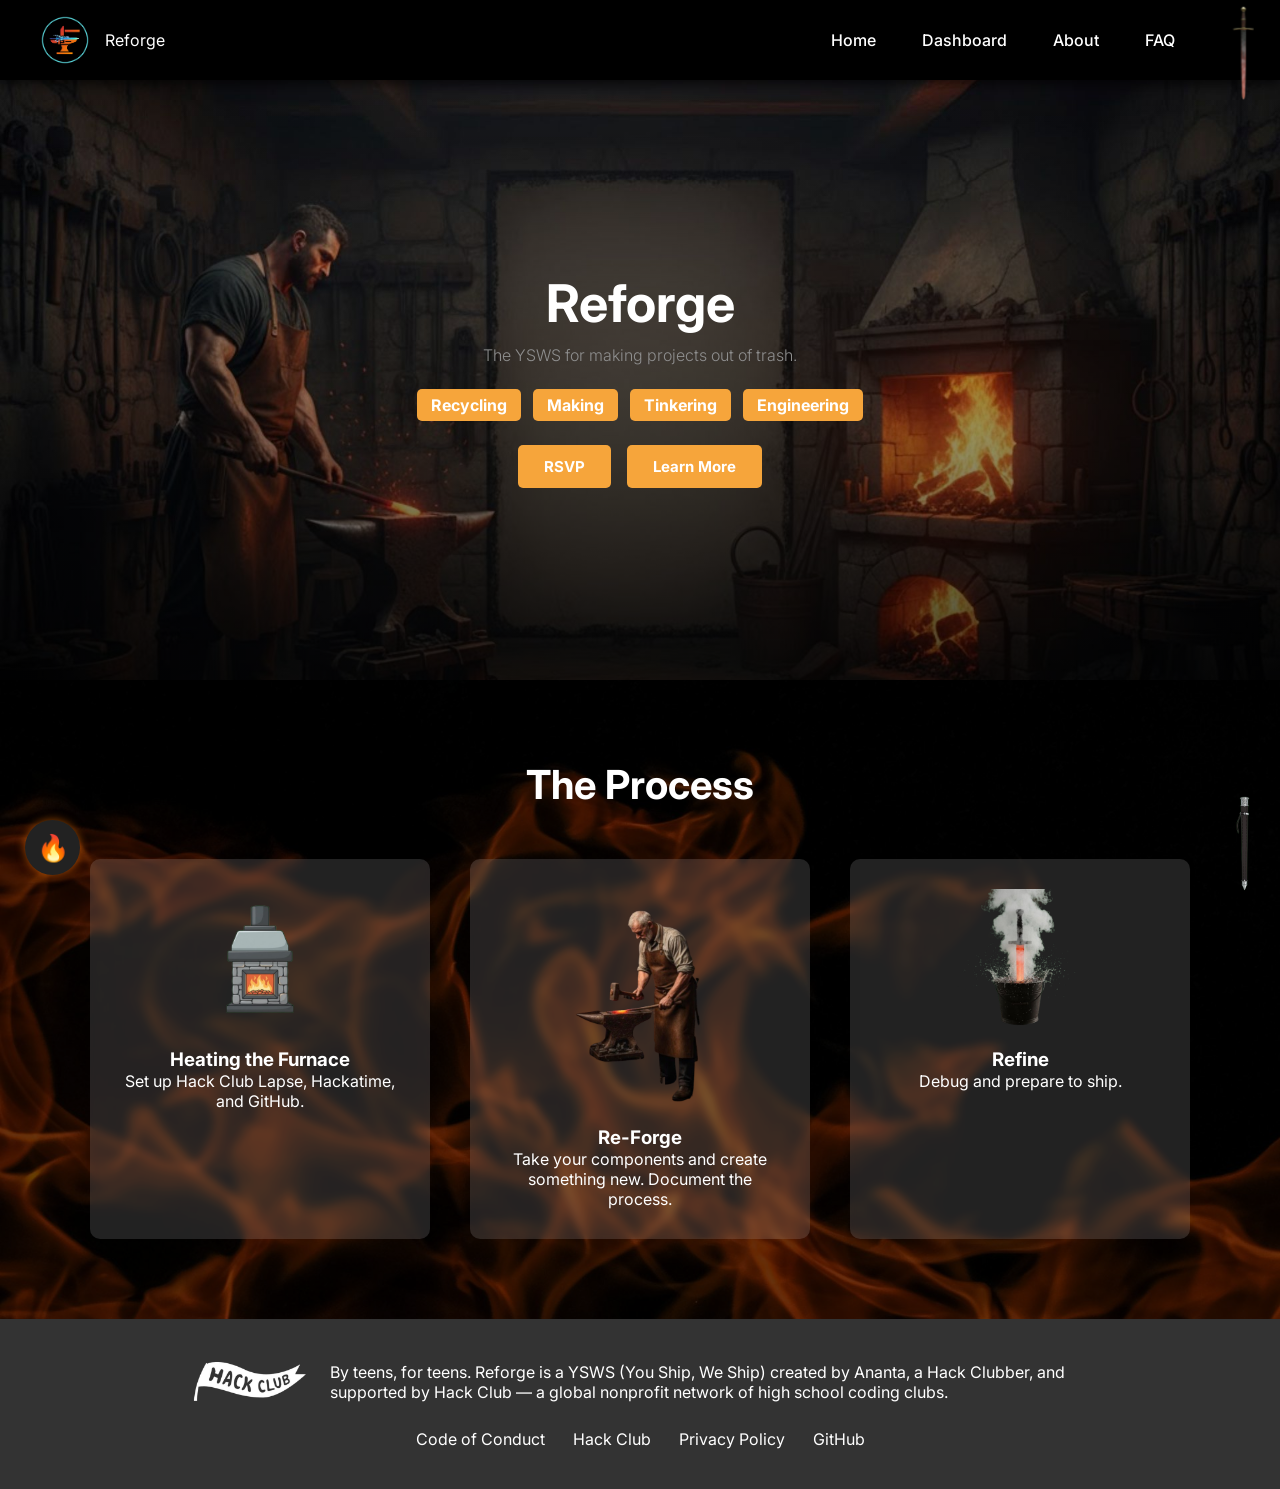
==== index.html @ 15933057 "Install and configure Vercel Web Analytics ## Vercel Web Analytics Installation Complete  ### Summar" ====
<!DOCTYPE html>

<html lang="en">
    <head>
        <meta charset="UTF-8">
        <meta name="viewport" content="width=device-width, initial-scale=1.0">
        <title>Reforge</title>
        <!-- Vercel Web Analytics -->
        <script defer src="https://cdn.vercel-insights.com/v1/script.js"></script>
        <link href="https://fonts.googleapis.com/css2?family=Inter:wght@300;400;600;700&display=swap" rel="stylesheet">
        <link href="styles.css" rel="stylesheet">
    </head>

    <body>
        <!-- PARTICLE CANVASES -->
        <canvas id="embers"></canvas>
        <canvas id="sparks"></canvas>
        <canvas id="forgeFire"></canvas>

        <!-- NAVBAR -->
        <header class="navbar">
            <div class="nav-left">
                <img src="images/logo.png" class="logo" alt="Reforge logo">
                <p class="site-name">Reforge</p>
            </div>

            <!-- BURGER MENU FOR MOBILE -->
            <div class="burger" id="burger">
                <span></span>
                <span></span>
                <span></span>
            </div>

            <nav class="nav-buttons" id="navMenu">
                <a href="#">Home</a>
                <a href="#">Dashboard</a>
                <a href="#">About</a>
                <a href="#">FAQ</a>
            </nav>
        </header>

        <!-- HERO -->
        <section class="hero">
            <div class="hero-content">
                <h1 class="project-title">Reforge</h1>
                <p class="subtitle">The YSWS for making projects out of trash.</p>

                <div class="labels">
                    <span>Recycling</span>
                    <span>Making</span>
                    <span>Tinkering</span>
                    <span>Engineering</span>
                </div>

                <div class="hero-buttons">
                    <button class="hero-btn rsvp-btn">RSVP</button>
                    <button class="hero-btn learn-btn">Learn More</button>
                </div>
            </div>
        </section>

        <!-- PROCESS -->
        <section class="process">
            <h2 class="process-title">The Process</h2>

            <div class="process-grid">
                <div class="process-card">
                    <img src="images/furnace.png" alt="Smithy Furnace">
                    <h3>Heating the Furnace</h3>
                    <p>Set up Hack Club Lapse, Hackatime, and GitHub.</p>
                </div>

                <div class="process-card">
                    <img src="images/elder.png" alt="Elder Blacksmith">
                    <h3>Re-Forge</h3>
                    <p>Take your components and create something new. Document the process.</p>
                </div>

                <div class="process-card">
                    <img src="images/quench.png" alt="Quenching Metal">
                    <h3>Refine</h3>
                    <p>Debug and prepare to ship.</p>
                </div>
            </div>
        </section>

        <!-- FOOTER -->
        <footer>
            <div class="footer-top">
                <img src="images/partner-logo.png" class="partner-logo" alt="Hack Club Logo">

                <p>
                By teens, for teens. Reforge is a YSWS (You Ship, We Ship) created by
                Ananta, a Hack Clubber, and supported by Hack Club — a global nonprofit
                network of high school coding clubs.
                </p>
            </div>

            <div class="footer-links">
                <a href="https://hackclub.com/conduct/">Code of Conduct</a>
                <a href="https://hackclub.com">Hack Club</a>
                <a href="https://hackclub.com/privacy/">Privacy Policy</a>
                <a href="https://github.com/dev-ananta/reforge-ysws">GitHub</a>
            </div>
        </footer>

        <!-- DARK MODE TOGGLE -->
        <button id="forgeToggle">🔥</button>

        <!-- CUSTOM SWORD SCROLLBAR -->
        <div id="swordScroll">
            <img src="images/sword-scroll.png"
            id="scrollSword"
            alt="Scrolling Sword">
        </div>

        <div id="scrollScabbard">
            <img src="images/scabbard.png" alt="Sword Scabbard">
        </div>

        <!-- SCRIPT -->
        <script src="scripts.js" defer></script>
    </body>
</html>
---- styles.css ----
/* GLOBAL RESET */
*{
    margin:0;
    padding:0;
    box-sizing:border-box;
    font-family: 'Inter', Arial, Helvetica, sans-serif;
}

body{
    background:#e5e5e5;
    color:#111;
    overflow-y:scroll;
    scrollbar-width:none;
    transition:background .6s,color .6s;
    position:relative;
}

/* (Hide Browser Scrollbar) */

body::-webkit-scrollbar{
    display:none;
}


/* NAVBAR */

.navbar{
    display:flex;
    justify-content:space-between;
    align-items:center;
    padding:15px 90px 15px 40px;
    background:black;
    color:white;
    box-shadow:0 4px 10px rgba(0,0,0,.6);
    z-index:5;
    position:relative;
}

.nav-left{
    display:flex;
    align-items:center;
    gap:15px;
}

.logo{
    width:50px;
    border-radius:50%;
}

.nav-buttons a{
    color:white;
    text-decoration:none;
    margin-left:12px;
    padding:8px 15px;
    background:transparent;
    border-radius:4px;
    transition:background .25s,color .25s;
    font-weight:500;
}

.nav-buttons a:hover{
    background:#ff4d4d;
    box-shadow:0 0 8px rgba(255,80,0,.6);
}

/* HERO SECTION */

.hero{
    height:600px;
    background:url("images/smithy.jpg") center/cover no-repeat;
    display:flex;
    align-items:center;
    justify-content:center;
    text-align:center;
    position:relative;
    z-index:1;
}

/* (Fog Overlay) */

.hero::after{
content:"";
    position:absolute;
    top:0;
    left:0;
    width:100%;
    height:100%;
    background:linear-gradient(
        to top,
        rgba(0,0,0,.7),
        rgba(0,0,0,.35),
        transparent
    );
    pointer-events:none;
}

.hero-content{
    max-width:800px;
    position:relative;
    z-index:2;
}

.project-title{
    font-size:52px;
    color:#ffffff;
    margin-bottom:10px;
    font-weight:700;
}

.subtitle{
    color:#8e8e8e;
    margin-bottom:20px;
    font-weight:300;
}

.labels{
    margin-bottom:20px;
    color: white;
}

.labels span{
    background:#f6a53b;
    padding:6px 14px;
    margin:4px;
    display:inline-block;
    border-radius:5px;
    font-weight:bold;
}

.hero-buttons{
    display:flex;
    justify-content:center;
    gap:16px;
}

.hero-btn{
    padding:12px 26px;
    border:none;
    border-radius:5px;
    cursor:pointer;
    font-weight:bold;
    font-size:15px;
    transition:.25s;
}

/* (RSVP Button) */

.rsvp-btn{
    background:#f6a53b;
    color:white;
}

.rsvp-btn:hover{
    background:#f9a436;
}

/* (Learn More Button) */

.learn-btn{
    background:#f6a53b;
    color:white;
}

.learn-btn:hover{
    background:#f9a436;
}

/* (Hover Glow) */

.hero-btn:hover{
    box-shadow:0 0 10px rgba(255,120,0,.6);
    transform:translateY(-2px);
}

/* PROCESS SECTION */

.process{
    padding:80px 40px;
    background:
    linear-gradient(rgba(0,0,0,.6),rgba(0,0,0,.6)),
    url("images/forge-bg.jpg") center/cover no-repeat;
    color:white;
    text-align:center;
}

.process-title{
    font-size:40px;
    margin-bottom:50px;
}

.process-grid{
    display:grid;
    grid-template-columns:repeat(auto-fit,minmax(240px,1fr));
    gap:40px;
    max-width:1100px;
    margin:auto;
}

.process-card{
    background:#ffffff22;
    padding:30px;
    border-radius:10px;
    backdrop-filter:blur(4px);
    transition:.3s;
}

.process-card:hover{
    transform:translateY(-6px);
    background:#ffffff33;
}

.process-card img{
    width:140px;
    margin-bottom:15px;
}


/* FOOTER */

footer{
    background:#333;
    color:white;
    padding:40px;
}

.footer-top{
    display:flex;
    align-items:center;
    gap:20px;
    max-width:900px;
    margin:auto;
    margin-bottom:25px;
}

.partner-logo{
    width:120px;
}

.footer-links{
    text-align:center;
}

.footer-links a{
    margin:0 12px;
    color:white;
    text-decoration:none;
    transition:.25s;
}

.footer-links a:hover{
    text-decoration:underline;
}


/* DARK MODE */

.dark-mode{
    background:#0b0b0b;
    color:#eee;
}

.dark-mode .navbar{
    background:#050505;
}

.dark-mode footer{
    background:#000;
}

.dark-mode .process-card{
    background:#ffffff10;
}


/* FIRE TOGGLE BUTTON */

#forgeToggle{
    position:fixed;
    bottom:25px;
    left:25px;
    width:55px;
    height:55px;
    font-size:26px;
    border:none;
    border-radius:50%;
    background:#222;
    color:#fff;
    cursor:pointer;
    box-shadow:0 0 10px rgba(255,120,0,.6);
    z-index:25;
    transition:.3s;
}

#forgeToggle:hover{
    box-shadow:0 0 18px rgba(255,120,0,.9);
    transform:scale(1.08);
}


/* PARTICLE CANVASES */

#embers,
#sparks,
#forgeFire{
    position:fixed;
    top:0;
    left:0;
    width:100%;
    height:100%;
    pointer-events:none;
    will-change:transform;
}

#forgeFire{z-index:-3;}
#embers{z-index:-2;}
#sparks{z-index:10;}


/* CUSTOM SWORD SCROLLBAR */

#swordScroll{
    position:fixed;
    right:18px;
    top:0;
    height:100%;
    width:40px;
    display:flex;
    justify-content:center;
    z-index:20;
}

#scrollSword{
    position:absolute;
    width:35px;
    left:50%;
    transform:translate(-50%,0);
    cursor:pointer;
}


/* SCABBARD (FOOTER HOLDER) */

#scrollScabbard{
    position:fixed;
    right:14px;
    bottom:0;
    z-index:21;
    pointer-events:none;
}

#scrollScabbard img{
    height:140px;
}

/* BURGER ICON */

.burger{
    display:none;
    flex-direction:column;
    cursor:pointer;
    gap:5px;
}

.burger span{
    width:25px;
    height:3px;
    background:white;
    border-radius:2px;
    transition:.3s;
}


/* MOBILE NAV */

@media (max-width: 768px){
    .nav-buttons{
        position:absolute;
        top:70px;
        right:0;
        background:black;
        width:200px;
        flex-direction:column;
        align-items:flex-start;
        padding:20px;
        gap:10px;

        /* (Default: Hidden) */
        transform:translateX(100%);
        transition:.3s;
    }

    /* (Show When Active) */
    .nav-buttons.active{
        transform:translateX(0);
    }

    .nav-buttons a{
        margin:0;
        width:100%;
    }

    /* (Show Burger) */
    .burger{
        display:flex;
    }

    .burger span{
        background:white;
        box-shadow:0 0 6px rgba(255,120,0,.6);
    }
}

.burger.active span:nth-child(1){
    transform:rotate(45deg) translate(5px,5px);
}

.burger.active span:nth-child(2){
    opacity:0;
}

.burger.active span:nth-child(3){
    transform:rotate(-45deg) translate(6px,-6px);
}
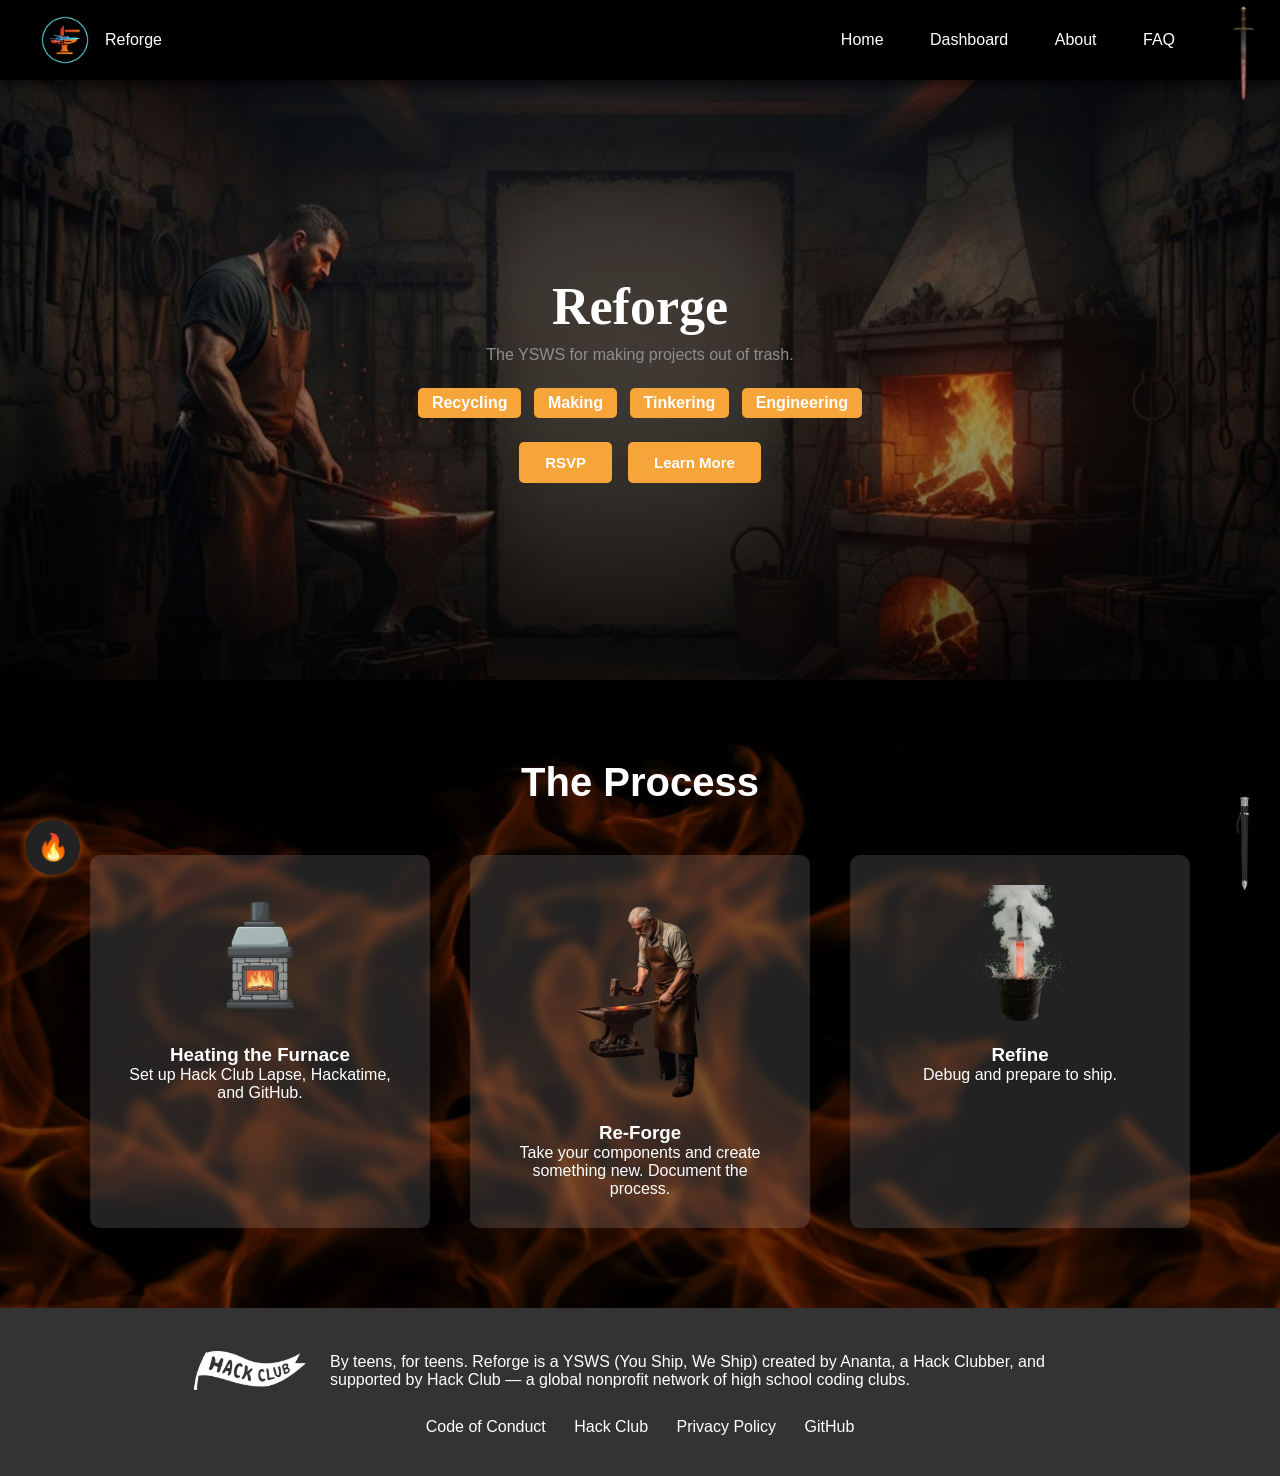
==== commit 1b12a049: "Update Fonts" ====
--- a/index.html
+++ b/index.html
@@ -7,7 +7,11 @@
         <title>Reforge</title>
         <!-- Vercel Web Analytics -->
         <script defer src="https://cdn.vercel-insights.com/v1/script.js"></script>
-        <link href="https://fonts.googleapis.com/css2?family=Inter:wght@300;400;600;700&display=swap" rel="stylesheet">
+        <!-- Vercel Speed Insights -->
+        <script>
+            window.si = window.si || function () { (window.siq = window.siq || []).push(arguments); };
+        </script>
+        <script defer src="/_vercel/speed-insights/script.js"></script>
         <link href="styles.css" rel="stylesheet">
     </head>
 
@@ -32,10 +36,10 @@
             </div>
 
             <nav class="nav-buttons" id="navMenu">
-                <a href="#">Home</a>
-                <a href="#">Dashboard</a>
-                <a href="#">About</a>
-                <a href="#">FAQ</a>
+                <a href="index.html">Home</a>
+                <a href="dashboard.html">Dashboard</a>
+                <a href="about.html">About</a>
+                <a href="faq.html">FAQ</a>
             </nav>
         </header>
 
@@ -53,8 +57,13 @@
                 </div>
 
                 <div class="hero-buttons">
-                    <button class="hero-btn rsvp-btn">RSVP</button>
-                    <button class="hero-btn learn-btn">Learn More</button>
+                    <a href="https://forms.fillout.com/t/74DgKeVFzVus" class="rsvp-link">
+                        <button class="hero-btn rsvp-btn">RSVP</button>
+                    </a>
+
+                    <a href="https://hackclub.enterprise.slack.com/archives/C0ALWBYUUE9" class="learn-link">
+                        <button class="hero-btn learn-btn">Learn More</button>
+                    </a>
                 </div>
             </div>
         </section>
--- a/styles.css
+++ b/styles.css
@@ -1,9 +1,29 @@
+/* FONT */
+/* 1. Define the font name and path */
+@font-face {
+    font-family: 'Firlest';
+    src: url('fonts/Firlest-Regular.otf') format('woff'), /* Best for web performance */
+         url('fonts/Firlest-Regular.ttf') format('truetype'); /* Fallback */
+    font-weight: normal;
+    font-style: normal;
+}
+
+/* 2. Apply it to specific elements */
+h1 {
+    font-family: 'Firlest', serif; /* 'serif' is a fallback if the font fails to load */
+    font-size: 3rem;
+}
+
+.medieval-text {
+    font-family: 'Firlest';
+}
+
 /* GLOBAL RESET */
 *{
     margin:0;
     padding:0;
     box-sizing:border-box;
-    font-family: 'Inter', Arial, Helvetica, sans-serif;
+    font-family: 'Firlest', Arial, Helvetica, sans-serif;
 }
 
 body{
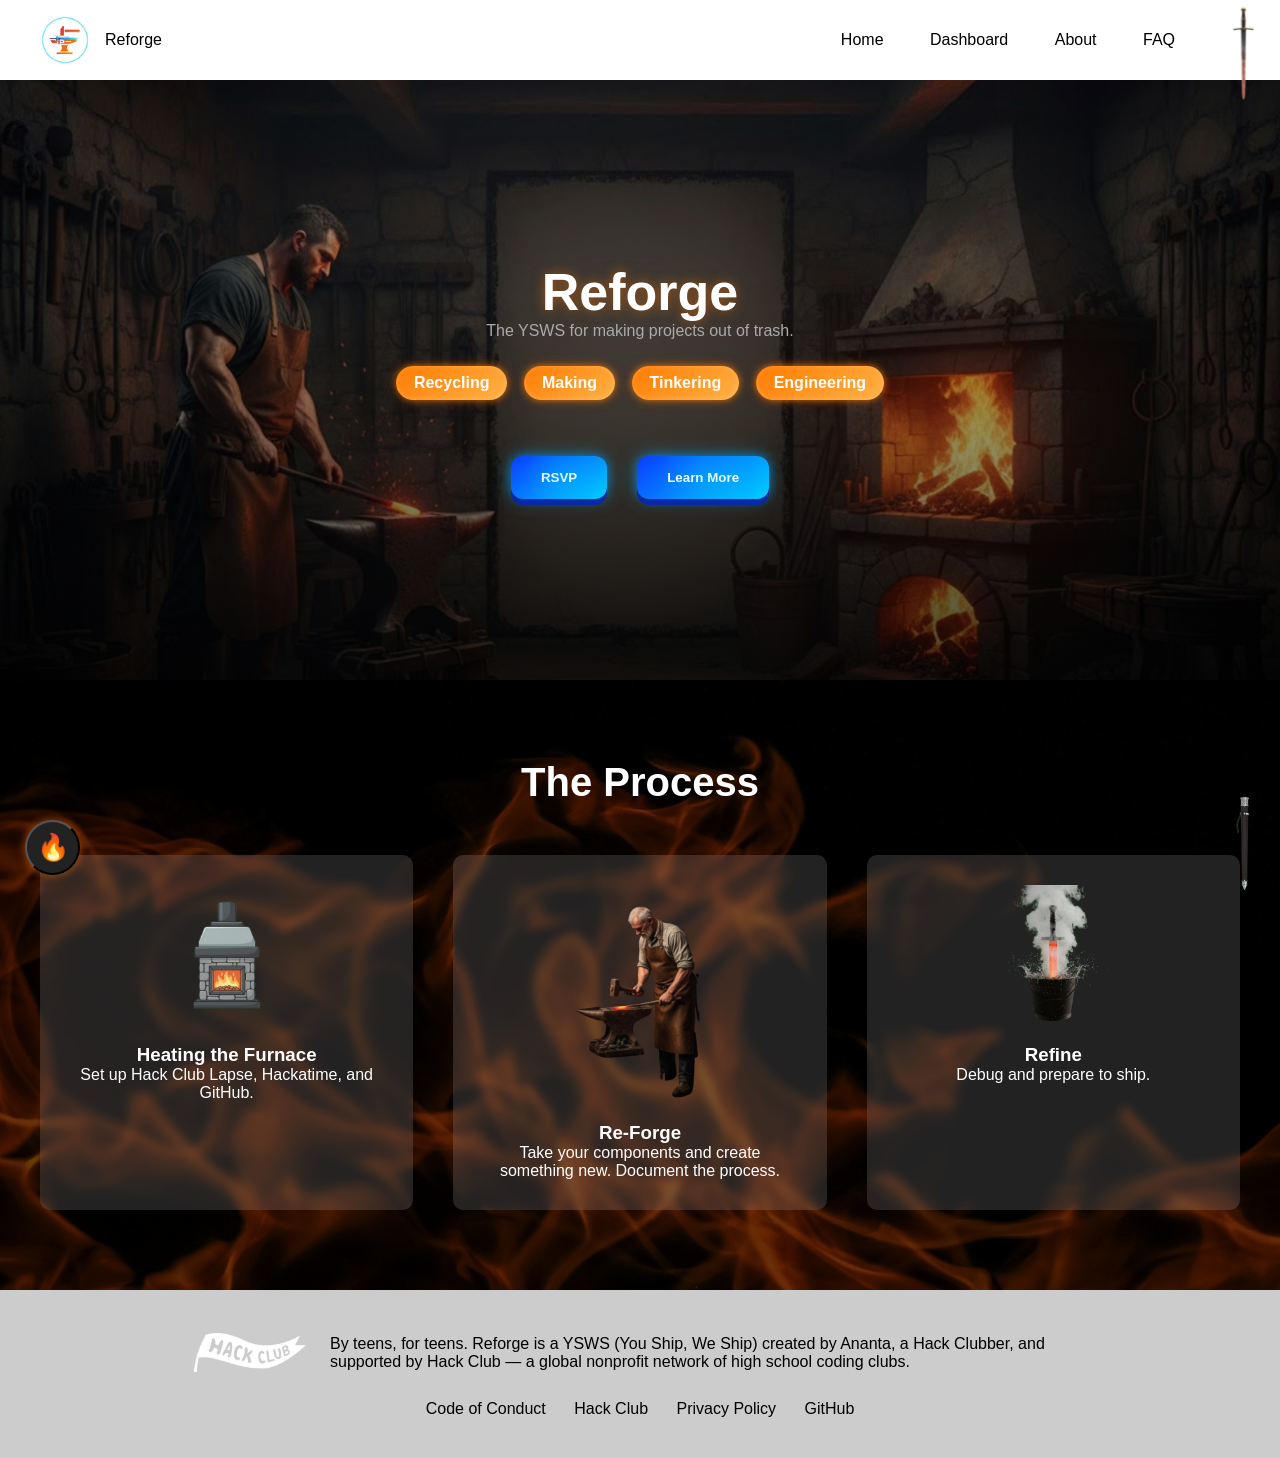
==== commit d322f532: "Saving Progress --> Major Changes?" ====
--- a/index.html
+++ b/index.html
@@ -128,6 +128,6 @@
         </div>
 
         <!-- SCRIPT -->
-        <script src="scripts.js" defer></script>
+        <script src="scripts.js"></script>
     </body>
 </html>
--- a/styles.css
+++ b/styles.css
@@ -1,90 +1,217 @@
-/* FONT */
-/* 1. Define the font name and path */
+/* GLOBAL */
+/* FONTS */
+/* Firlest
 @font-face {
     font-family: 'Firlest';
-    src: url('fonts/Firlest-Regular.otf') format('woff'), /* Best for web performance */
-         url('fonts/Firlest-Regular.ttf') format('truetype'); /* Fallback */
+    src: url('fonts/Firlest-Regular.otf') format('woff'),
+         url('fonts/Firlest-Regular.ttf') format('truetype');
     font-weight: normal;
     font-style: normal;
 }
 
-/* 2. Apply it to specific elements */
 h1 {
-    font-family: 'Firlest', serif; /* 'serif' is a fallback if the font fails to load */
+    font-family: 'Firlest', serif;
     font-size: 3rem;
 }
 
 .medieval-text {
     font-family: 'Firlest';
-}
-
-/* GLOBAL RESET */
+} */
+@font-face {
+  font-family: 'Phantom Sans';
+  src:
+    url('https://assets.hackclub.com/fonts/Phantom_Sans_0.7/Regular.woff') format('woff'),
+    url('https://assets.hackclub.com/fonts/Phantom_Sans_0.7/Regular.woff2') format('woff2');
+  font-display: swap;
+}
+@font-face {
+  font-family: 'Phantom Sans';
+  src:
+    url('https://assets.hackclub.com/fonts/Phantom_Sans_0.7/Bold.woff') format('woff'),
+    url('https://assets.hackclub.com/fonts/Phantom_Sans_0.7/Bold.woff2') format('woff2');
+  font-weight: bold;
+  font-display: swap;
+}
+/* RESET */
 *{
     margin:0;
     padding:0;
     box-sizing:border-box;
-    font-family: 'Firlest', Arial, Helvetica, sans-serif;
-}
-
+    font-family:'Phantom Sans', Arial, sans-serif;
+}
 body{
     background:#e5e5e5;
     color:#111;
     overflow-y:scroll;
     scrollbar-width:none;
-    transition:background .6s,color .6s;
-    position:relative;
-}
-
-/* (Hide Browser Scrollbar) */
-
-body::-webkit-scrollbar{
-    display:none;
-}
-
-
-/* NAVBAR */
-
-.navbar{
-    display:flex;
-    justify-content:space-between;
-    align-items:center;
-    padding:15px 90px 15px 40px;
+    transition:.5s;
+}
+body::-webkit-scrollbar{display:none;}
+/* DARK MODE BASE */
+.dark-mode{
+    background:#0b0b0b;
+    color:#eee;
+}
+/* DARK MODE EXTENSIONS */
+.dark-mode .navbar{
     background:black;
     color:white;
+}
+.dark-mode footer{
+    background:#333;
+    color:white;
+}
+.dark-mode .footer-links a{
+    color:white;
+}
+.dark-mode .nav-buttons a{
+    color:white;
+}
+/* DRAGGING */
+img { /* remove if buttons nested */
+    -webkit-user-drag: none;
+    user-select: none;
+    pointer-events: none;
+}
+/* COMPONENTS */
+/* NAVBAR */
+.navbar{
+    display:flex;
+    justify-content:space-between;
+    align-items:center;
+    padding:15px 90px 15px 40px;
+    background:white;
+    color:black;
     box-shadow:0 4px 10px rgba(0,0,0,.6);
-    z-index:5;
-    position:relative;
-}
-
+}
 .nav-left{
     display:flex;
     align-items:center;
     gap:15px;
 }
-
 .logo{
     width:50px;
     border-radius:50%;
 }
-
 .nav-buttons a{
-    color:white;
+    color:black;
     text-decoration:none;
     margin-left:12px;
     padding:8px 15px;
-    background:transparent;
     border-radius:4px;
-    transition:background .25s,color .25s;
-    font-weight:500;
-}
-
+    transition:.25s;
+}
 .nav-buttons a:hover{
     background:#ff4d4d;
     box-shadow:0 0 8px rgba(255,80,0,.6);
 }
-
-/* HERO SECTION */
-
+/* BURGER */
+.burger{
+    display:none;
+    flex-direction:column;
+    gap:5px;
+    cursor:pointer;
+}
+.burger span{
+    width:25px;
+    height:3px;
+    background:white;
+}
+/* MOBILE */
+@media (max-width:768px){
+    .nav-buttons{
+        position:absolute;
+        top:70px;
+        right:0;
+        background:black;
+        width:200px;
+        flex-direction:column;
+        padding:20px;
+        transform:translateX(100%);
+        transition:.3s;
+    }
+
+    .nav-buttons.active{transform:translateX(0);}
+    .burger{display:flex;}
+}
+/* FOOTER */
+footer{
+    background:#CCC;
+    color:black;
+    padding:40px;
+}
+.footer-top{
+    display:flex;
+    align-items:center;
+    gap:20px;
+    max-width:900px;
+    margin:auto;
+    margin-bottom:25px;
+}
+.partner-logo{width:120px;}
+.footer-links{text-align:center;}
+.footer-links a{
+    margin:0 12px;
+    color:black;
+    text-decoration:none;
+}
+/* TOGGLE */
+#forgeToggle{
+    position:fixed;
+    bottom:25px;
+    left:25px;
+    width:55px;
+    height:55px;
+    border-radius:50%;
+    background:#222;
+    color:#fff;
+    font-size:26px;
+    cursor:pointer;
+    box-shadow:0 0 10px rgba(255,120,0,.6);
+    z-index:25;
+}
+/* PARTICLES */
+#embers,#sparks,#forgeFire{
+    position:fixed;
+    inset:0;
+    pointer-events:none;
+}
+#forgeFire{z-index:-3;}
+#embers{z-index:-2;}
+#sparks{z-index:10;}
+/* CUSTOM SWORD SCROLLBAR */
+#swordScroll{
+    position:fixed;
+    right:18px;
+    top:0;
+    height:100%;
+    width:40px;
+    display:flex;
+    justify-content:center;
+    z-index:20;
+}
+#scrollSword{
+    position:absolute;
+    width:35px;
+    left:50%;
+    transform:translate(-50%,0);
+    cursor:pointer;
+}
+#scrollSword {
+    pointer-events: auto;
+}
+/* SCABBARD (FOOTER HOLDER) */
+#scrollScabbard{
+    position:fixed;
+    right:14px;
+    bottom:0;
+    z-index:21;
+    pointer-events:none;
+}
+#scrollScabbard img{
+    height:140px;
+}
+/* INDEX PAGE */
 .hero{
     height:600px;
     background:url("images/smithy.jpg") center/cover no-repeat;
@@ -93,107 +220,106 @@
     justify-content:center;
     text-align:center;
     position:relative;
-    z-index:1;
-}
-
-/* (Fog Overlay) */
-
+}
 .hero::after{
-content:"";
+    content:"";
     position:absolute;
-    top:0;
-    left:0;
-    width:100%;
-    height:100%;
-    background:linear-gradient(
-        to top,
-        rgba(0,0,0,.7),
-        rgba(0,0,0,.35),
-        transparent
-    );
-    pointer-events:none;
-}
-
+    inset:0;
+    background:linear-gradient(to top, rgba(0,0,0,.7), transparent);
+}
 .hero-content{
-    max-width:800px;
     position:relative;
     z-index:2;
 }
-
 .project-title{
     font-size:52px;
-    color:#ffffff;
-    margin-bottom:10px;
-    font-weight:700;
-}
-
+    color:white;
+    text-shadow:0 0 12px rgba(255,120,0,.5);
+}
 .subtitle{
-    color:#8e8e8e;
+    color:#aaa;
     margin-bottom:20px;
-    font-weight:300;
-}
-
-.labels{
-    margin-bottom:20px;
+}
+.labels span{
+    position: relative;
+    display: inline-block;
+    padding: 8px 18px;
+    margin: 6px;
+    border-radius: 999px;
+
+    font-weight: bold;
+    color: #fff;
+
+    background: linear-gradient(145deg, #ff7a00, #ffb347);
+
+    box-shadow:
+        0 0 6px rgba(255,140,0,0.6),
+        0 0 12px rgba(255,90,0,0.4),
+        inset 0 0 6px rgba(255,255,255,0.2);
+
+    transition: all 0.25s ease;
+}
+/* 🔥 Flicker glow on hover */
+.labels span:hover{
+    box-shadow:
+        0 0 10px rgba(255,140,0,0.9),
+        0 0 20px rgba(255,80,0,0.7),
+        0 0 30px rgba(255,60,0,0.5);
+    transform: translateY(-2px);
+}
+/* BUTTONS */
+.hero-btn{
+    position: relative;
+    padding: 14px 30px;
+    border: none;
+    border-radius: 12px;
+    font-weight: bold;
     color: white;
-}
-
-.labels span{
-    background:#f6a53b;
-    padding:6px 14px;
-    margin:4px;
-    display:inline-block;
-    border-radius:5px;
-    font-weight:bold;
-}
-
+    cursor: pointer;
+    background: linear-gradient(145deg, #0a3dff, #00cfff);
+
+    box-shadow:
+        0 6px 0 #0729a6, /* depth base */
+        0 0 10px rgba(0,140,255,0.6),
+        0 0 20px rgba(0,200,255,0.4);
+
+    transition: all 0.2s ease;
+}
+.hero-btn:hover{
+    transform:translateY(-3px);
+    
+    box-shadow:
+        0 8px 0 #0729a6,
+        0 0 15px rgba(0,180,255,0.9),
+        0 0 30px rgba(0,220,255,0.7),
+        0 0 45px rgba(0,255,255,0.5);
+}
+.hero-btn:active{
+    transform: translateY(4px);
+
+    box-shadow:
+        0 2px 0 #0729a6,
+        0 0 8px rgba(0,140,255,0.5);
+}
+.hero-btn::after{
+    content: "";
+    position: absolute;
+    inset: 0;
+    border-radius: 12px;
+    background: radial-gradient(circle, rgba(0,255,255,0.25), transparent 70%);
+    opacity: 0.6;
+    transition: opacity 0.3s;
+}
+.hero-btn:hover::after{
+    opacity: 1;
+}
 .hero-buttons{
-    display:flex;
-    justify-content:center;
-    gap:16px;
-}
-
-.hero-btn{
-    padding:12px 26px;
-    border:none;
-    border-radius:5px;
-    cursor:pointer;
-    font-weight:bold;
-    font-size:15px;
-    transition:.25s;
-}
-
-/* (RSVP Button) */
-
-.rsvp-btn{
-    background:#f6a53b;
-    color:white;
-}
-
-.rsvp-btn:hover{
-    background:#f9a436;
-}
-
-/* (Learn More Button) */
-
-.learn-btn{
-    background:#f6a53b;
-    color:white;
-}
-
-.learn-btn:hover{
-    background:#f9a436;
-}
-
-/* (Hover Glow) */
-
-.hero-btn:hover{
-    box-shadow:0 0 10px rgba(255,120,0,.6);
-    transform:translateY(-2px);
-}
-
-/* PROCESS SECTION */
-
+    margin-top: 50px;
+    display: flex;
+    justify-content: center;
+    gap: 30px;
+    flex-wrap: wrap;
+}
 .process{
     padding:80px 40px;
     background:
@@ -202,20 +328,15 @@
     color:white;
     text-align:center;
 }
-
 .process-title{
     font-size:40px;
     margin-bottom:50px;
 }
-
 .process-grid{
     display:grid;
     grid-template-columns:repeat(auto-fit,minmax(240px,1fr));
     gap:40px;
-    max-width:1100px;
-    margin:auto;
-}
-
+}
 .process-card{
     background:#ffffff22;
     padding:30px;
@@ -223,221 +344,261 @@
     backdrop-filter:blur(4px);
     transition:.3s;
 }
-
 .process-card:hover{
     transform:translateY(-6px);
     background:#ffffff33;
 }
-
 .process-card img{
     width:140px;
     margin-bottom:15px;
 }
-
-
-/* FOOTER */
-
-footer{
-    background:#333;
+/* ABOUT PAGE */
+.about-section{
+    padding: 80px 10%;
+    max-width:1100px;
+    margin:auto;
+    text-align:center;
+}
+.about-section h1 {
+    font-size: 2.5rem;
+    margin-bottom: 50px;
+    text-align: center;
+}
+.forge-steps,
+.counts-grid,
+.review {
+    margin-top: 30px;
+    gap: 30px;
+}
+.forge-step,
+.count-card,
+.review-stage {
+    padding: 25px;
+}
+.forge-step,
+.count-card,
+.review-stage {
+    border-radius: 16px;
+    background: rgba(255,255,255,0.05);
+    backdrop-filter: blur(10px);
+    transition: transform 0.2s ease;
+}
+.forge-step:hover,
+.count-card:hover {
+    transform: translateY(-5px);
+}
+.forge-steps{
+    display:flex;
+    flex-direction:column;
+    align-items:center;
+    gap:50px;
+    margin-top:60px;
+}
+.row-top{
+    display:grid;
+    grid-template-columns: repeat(3, 1fr);
+    gap:50px;
+}
+.row-bottom{
+    display:flex;
+    justify-content:center;
+    gap:70px;
+}
+.forge-step:nth-child(4){
+    grid-column: 1 / 2;
+    justify-self: end;
+}
+.forge-step:nth-child(5){
+    grid-column: 3 / 4;
+    justify-self: start;
+}
+@media (max-width:768px){
+    .row-top,
+    .row-bottom{
+        display:flex;
+        flex-direction:column;
+        align-items:center;
+    }
+}
+.forge-step{
+    background:#f5f5f5;
+    border: 2px dotted rgba(255, 140, 0, 0.6);
+    border-radius: 14px;
+    padding:25px;
+    width:280px;
+    box-shadow:0 10px 25px rgba(0,0,0,0.4);
+    transition:.3s;
+    position:relative;
+}
+.forge-step:hover{
+    transform:scale(1.05);
+    box-shadow:0 20px 40px rgba(255,120,0,0.25);
+}
+/* PIN */
+.pin{
+    position:absolute;
+    top:-12px;
+    left:50%;
+    transform:translateX(-50%);
+    width:22px;
+    height:22px;
+    background:radial-gradient(circle at 30% 30%, #bbb, #444);
+    border-radius:50%;
+}
+/* COUNTS */
+.counts-grid{
+    display:grid;
+    grid-template-columns:repeat(2,1fr);
+    gap:30px;
+}
+.count-card{
+    background:linear-gradient(145deg,#CCC,#c1c1c1);
+    border: 2px dotted rgba(255, 140, 0, 0.6);
+    border-radius: 14px;
+    padding:30px;
+    border-radius:12px;
+    color:black;
+    transition:.3s;
+}
+.count-card:hover{
+    transform:translateY(-8px);
+    box-shadow:0 0 20px rgba(255,120,0,0.3);
+}
+/* REVIEW */
+.review {
+    display: flex;
+    flex-direction: column;
+    align-items: center;
+    gap: 20px;
+}
+.review-stage {
+    border: 2px dotted rgba(255, 140, 0, 0.6);
+    border-radius: 14px;
+    padding: 25px;
+    width: 100%;
+    max-width: 600px;
+    text-align: center;
+    position: relative;
+}
+.review-stage::before {
+    content: "";
+    position: absolute;
+    inset: 0;
+    border-radius: 14px;
+    box-shadow: 0 0 20px rgba(255, 120, 0, 0.15);
+    pointer-events: none;
+}
+.arrow{
+    display:flex;
+    align-items:center;
+    justify-content:center;
+}
+.arrow::before{
+    content: "↓";
+    font-size:40px;
+    color:#ff7a00;
+    display:inline-block;
+    animation:floatY 2s infinite;
+}
+@keyframes floatY{
+    0%,100%{transform:translateY(0);}
+    50%{transform:translateY(10px);}
+}
+@media (min-width:769px){
+    .review{
+        flex-direction: row;
+        justify-content: center;
+        align-items: center;
+    }
+
+    .review-stage{
+        max-width: 400px;
+    }
+
+    .arrow::before{
+        content: "→";
+        animation:floatX 2s infinite;
+    }
+}
+@keyframes floatX{
+    0%,100%{transform:translateX(0);}
+    50%{transform:translateX(10px);}
+}
+/* DARK MODE ABOUT */
+.dark-mode .forge-step{background:#151515;color:white;}
+.dark-mode .count-card{background:#0f0f0f;}
+.dark-mode .review-stage{background:#111;}
+.dark-mode .count-card{
+    background:linear-gradient(145deg,#111,#1c1c1c);
     color:white;
-    padding:40px;
-}
-
-.footer-top{
-    display:flex;
-    align-items:center;
-    gap:20px;
-    max-width:900px;
+}
+/* FAQ */
+.faq-section{
+    padding:80px 10%;
+    max-width:1100px;
     margin:auto;
-    margin-bottom:25px;
-}
-
-.partner-logo{
-    width:120px;
-}
-
-.footer-links{
     text-align:center;
 }
-
-.footer-links a{
-    margin:0 12px;
-    color:white;
-    text-decoration:none;
-    transition:.25s;
-}
-
-.footer-links a:hover{
-    text-decoration:underline;
-}
-
-
-/* DARK MODE */
-
-.dark-mode{
-    background:#0b0b0b;
-    color:#eee;
-}
-
-.dark-mode .navbar{
-    background:#050505;
-}
-
-.dark-mode footer{
-    background:#000;
-}
-
-.dark-mode .process-card{
-    background:#ffffff10;
-}
-
-
-/* FIRE TOGGLE BUTTON */
-
-#forgeToggle{
-    position:fixed;
-    bottom:25px;
-    left:25px;
-    width:55px;
-    height:55px;
-    font-size:26px;
-    border:none;
-    border-radius:50%;
-    background:#222;
-    color:#fff;
+.faq-grid{
+    display:grid;
+    grid-template-columns:1fr;
+    gap:25px;
+    margin-top:40px;
+}
+@media (min-width:769px){
+    .faq-grid{
+        grid-template-columns:1fr 1fr;
+    }
+}
+.faq-card{
+    background:rgba(255,255,255,0.05);
+    backdrop-filter:blur(8px);
+    border:2px dotted rgba(255,140,0,0.6);
+    border-radius:14px;
+    overflow:hidden;
+    transition:.3s;
+}
+
+.faq-card:hover{
+    box-shadow:0 0 20px rgba(255,120,0,0.25);
+}
+.faq-question{
+    display:flex;
+    justify-content:space-between;
+    align-items:center;
+    padding:20px;
     cursor:pointer;
-    box-shadow:0 0 10px rgba(255,120,0,.6);
-    z-index:25;
+    font-weight:bold;
+}
+.faq-answer{
+    max-height:0;
+    overflow:hidden;
+    padding:0 20px;
+    transition:max-height .4s ease, padding .3s ease;
+    text-align:left;
+}
+.faq-card.active{
+    box-shadow:0 0 25px rgba(255,120,0,0.4);
+}
+.faq-card.active .faq-answer{
+    max-height:300px;
+    padding:20px;
+}
+.faq-icon{
+    width:28px;
+    height:28px;
+    position:relative;
+}
+.faq-icon::before{
+    content:"⚔️";
+    position:absolute;
+    inset:0;
+    display:flex;
+    align-items:center;
+    justify-content:center;
     transition:.3s;
 }
-
-#forgeToggle:hover{
-    box-shadow:0 0 18px rgba(255,120,0,.9);
-    transform:scale(1.08);
-}
-
-
-/* PARTICLE CANVASES */
-
-#embers,
-#sparks,
-#forgeFire{
-    position:fixed;
-    top:0;
-    left:0;
-    width:100%;
-    height:100%;
-    pointer-events:none;
-    will-change:transform;
-}
-
-#forgeFire{z-index:-3;}
-#embers{z-index:-2;}
-#sparks{z-index:10;}
-
-
-/* CUSTOM SWORD SCROLLBAR */
-
-#swordScroll{
-    position:fixed;
-    right:18px;
-    top:0;
-    height:100%;
-    width:40px;
-    display:flex;
-    justify-content:center;
-    z-index:20;
-}
-
-#scrollSword{
-    position:absolute;
-    width:35px;
-    left:50%;
-    transform:translate(-50%,0);
-    cursor:pointer;
-}
-
-
-/* SCABBARD (FOOTER HOLDER) */
-
-#scrollScabbard{
-    position:fixed;
-    right:14px;
-    bottom:0;
-    z-index:21;
-    pointer-events:none;
-}
-
-#scrollScabbard img{
-    height:140px;
-}
-
-/* BURGER ICON */
-
-.burger{
-    display:none;
-    flex-direction:column;
-    cursor:pointer;
-    gap:5px;
-}
-
-.burger span{
-    width:25px;
-    height:3px;
-    background:white;
-    border-radius:2px;
-    transition:.3s;
-}
-
-
-/* MOBILE NAV */
-
-@media (max-width: 768px){
-    .nav-buttons{
-        position:absolute;
-        top:70px;
-        right:0;
-        background:black;
-        width:200px;
-        flex-direction:column;
-        align-items:flex-start;
-        padding:20px;
-        gap:10px;
-
-        /* (Default: Hidden) */
-        transform:translateX(100%);
-        transition:.3s;
-    }
-
-    /* (Show When Active) */
-    .nav-buttons.active{
-        transform:translateX(0);
-    }
-
-    .nav-buttons a{
-        margin:0;
-        width:100%;
-    }
-
-    /* (Show Burger) */
-    .burger{
-        display:flex;
-    }
-
-    .burger span{
-        background:white;
-        box-shadow:0 0 6px rgba(255,120,0,.6);
-    }
-}
-
-.burger.active span:nth-child(1){
-    transform:rotate(45deg) translate(5px,5px);
-}
-
-.burger.active span:nth-child(2){
-    opacity:0;
-}
-
-.burger.active span:nth-child(3){
-    transform:rotate(-45deg) translate(6px,-6px);
+.faq-card.active .faq-icon::before{
+    content:"🛠️";
+    transform:rotate(180deg) scale(1.2);
 }
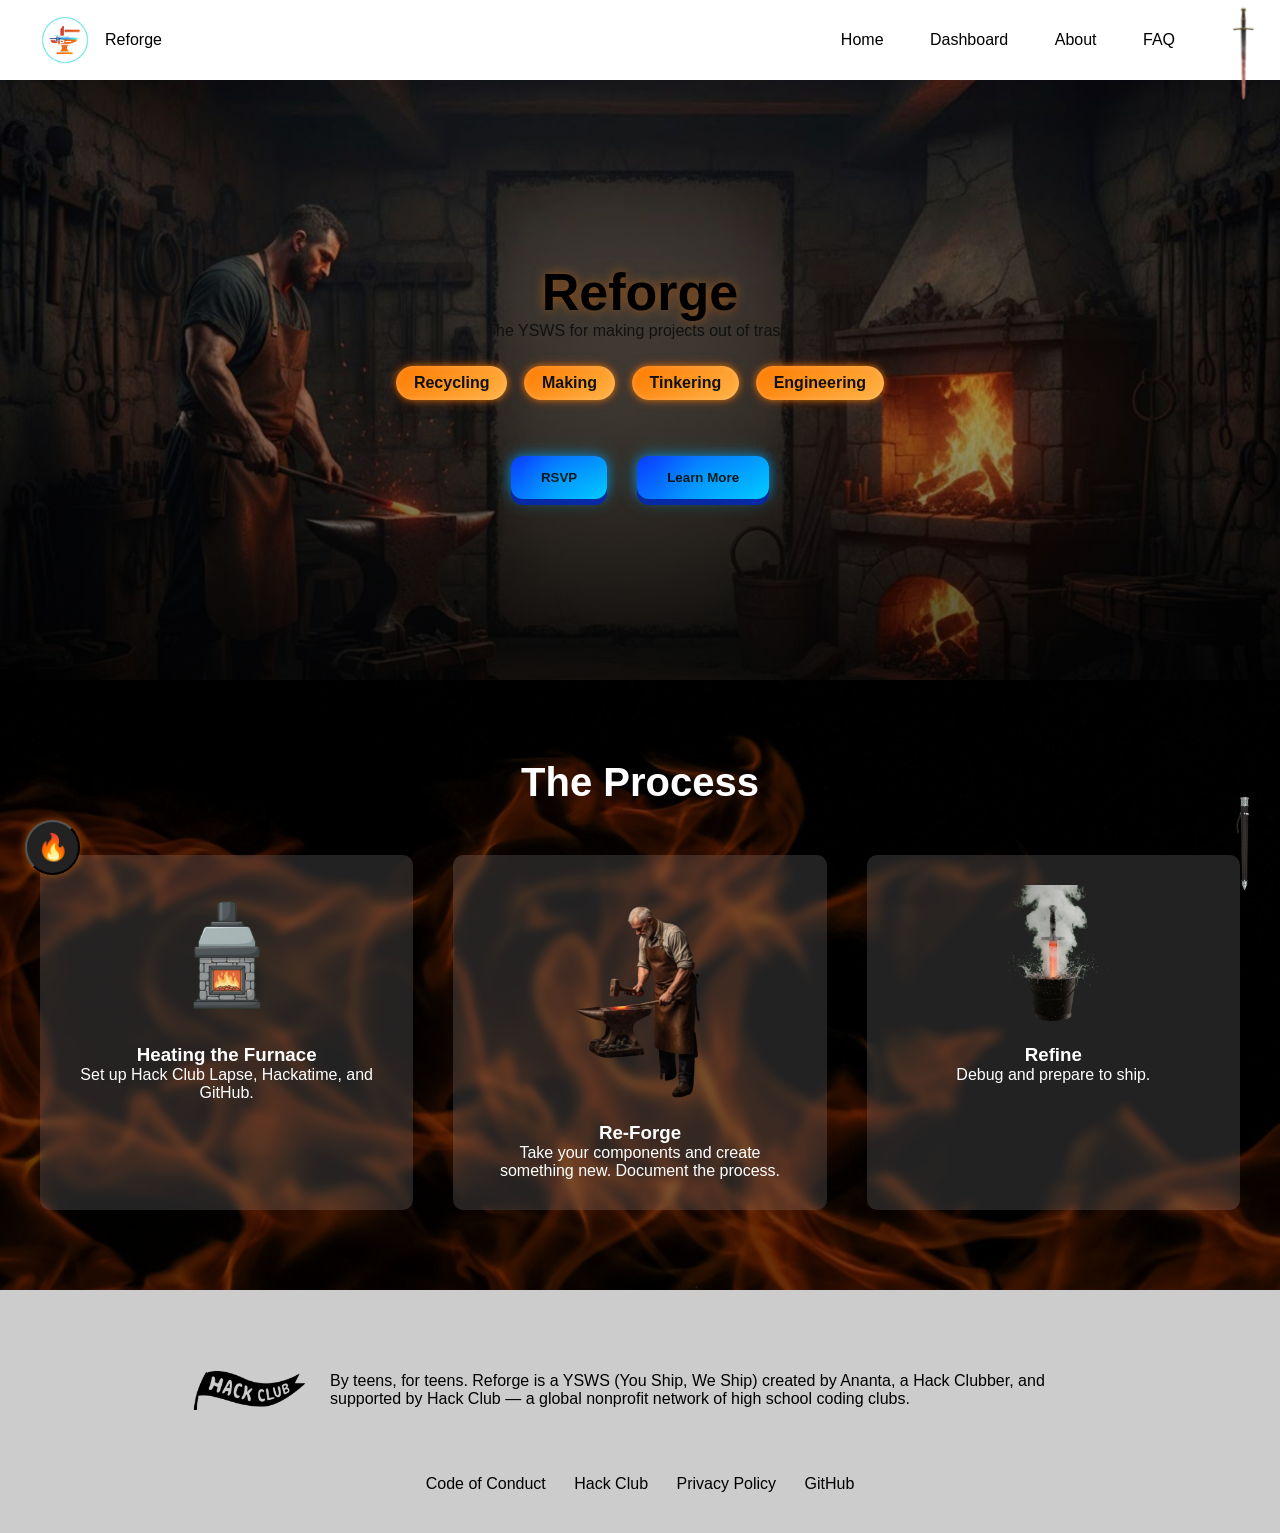
==== commit d2754d60: "Altering Styling & Formatting" ====
--- a/index.html
+++ b/index.html
@@ -43,9 +43,9 @@
             </nav>
         </header>
 
-        <!-- HERO -->
-        <section class="hero">
-            <div class="hero-content">
+        <!-- LANDING PAGE -->
+        <section class="landing">
+            <div class="landing-content">
                 <h1 class="project-title">Reforge</h1>
                 <p class="subtitle">The YSWS for making projects out of trash.</p>
 
@@ -56,13 +56,13 @@
                     <span>Engineering</span>
                 </div>
 
-                <div class="hero-buttons">
+                <div class="buttons">
                     <a href="https://forms.fillout.com/t/74DgKeVFzVus" class="rsvp-link">
-                        <button class="hero-btn rsvp-btn">RSVP</button>
+                        <button class="btn">RSVP</button>
                     </a>
 
                     <a href="https://hackclub.enterprise.slack.com/archives/C0ALWBYUUE9" class="learn-link">
-                        <button class="hero-btn learn-btn">Learn More</button>
+                        <button class="btn">Learn More</button>
                     </a>
                 </div>
             </div>
@@ -96,7 +96,8 @@
         <!-- FOOTER -->
         <footer>
             <div class="footer-top">
-                <img src="images/partner-logo.png" class="partner-logo" alt="Hack Club Logo">
+                <img src="images/partner-logo-light.png" class="partner-logo-light" alt="Hack Club Logo">
+                <img src="images/partner-logo-dark.png" class="partner-logo-dark" alt="Hack Club Logo">
 
                 <p>
                 By teens, for teens. Reforge is a YSWS (You Ship, We Ship) created by
--- a/styles.css
+++ b/styles.css
@@ -1,22 +1,5 @@
 /* GLOBAL */
-/* FONTS */
-/* Firlest
-@font-face {
-    font-family: 'Firlest';
-    src: url('fonts/Firlest-Regular.otf') format('woff'),
-         url('fonts/Firlest-Regular.ttf') format('truetype');
-    font-weight: normal;
-    font-style: normal;
-}
-
-h1 {
-    font-family: 'Firlest', serif;
-    font-size: 3rem;
-}
-
-.medieval-text {
-    font-family: 'Firlest';
-} */
+/* (Font) */
 @font-face {
   font-family: 'Phantom Sans';
   src:
@@ -32,7 +15,7 @@
   font-weight: bold;
   font-display: swap;
 }
-/* RESET */
+/* (Reset) */
 *{
     margin:0;
     padding:0;
@@ -47,115 +30,7 @@
     transition:.5s;
 }
 body::-webkit-scrollbar{display:none;}
-/* DARK MODE BASE */
-.dark-mode{
-    background:#0b0b0b;
-    color:#eee;
-}
-/* DARK MODE EXTENSIONS */
-.dark-mode .navbar{
-    background:black;
-    color:white;
-}
-.dark-mode footer{
-    background:#333;
-    color:white;
-}
-.dark-mode .footer-links a{
-    color:white;
-}
-.dark-mode .nav-buttons a{
-    color:white;
-}
-/* DRAGGING */
-img { /* remove if buttons nested */
-    -webkit-user-drag: none;
-    user-select: none;
-    pointer-events: none;
-}
-/* COMPONENTS */
-/* NAVBAR */
-.navbar{
-    display:flex;
-    justify-content:space-between;
-    align-items:center;
-    padding:15px 90px 15px 40px;
-    background:white;
-    color:black;
-    box-shadow:0 4px 10px rgba(0,0,0,.6);
-}
-.nav-left{
-    display:flex;
-    align-items:center;
-    gap:15px;
-}
-.logo{
-    width:50px;
-    border-radius:50%;
-}
-.nav-buttons a{
-    color:black;
-    text-decoration:none;
-    margin-left:12px;
-    padding:8px 15px;
-    border-radius:4px;
-    transition:.25s;
-}
-.nav-buttons a:hover{
-    background:#ff4d4d;
-    box-shadow:0 0 8px rgba(255,80,0,.6);
-}
-/* BURGER */
-.burger{
-    display:none;
-    flex-direction:column;
-    gap:5px;
-    cursor:pointer;
-}
-.burger span{
-    width:25px;
-    height:3px;
-    background:white;
-}
-/* MOBILE */
-@media (max-width:768px){
-    .nav-buttons{
-        position:absolute;
-        top:70px;
-        right:0;
-        background:black;
-        width:200px;
-        flex-direction:column;
-        padding:20px;
-        transform:translateX(100%);
-        transition:.3s;
-    }
-
-    .nav-buttons.active{transform:translateX(0);}
-    .burger{display:flex;}
-}
-/* FOOTER */
-footer{
-    background:#CCC;
-    color:black;
-    padding:40px;
-}
-.footer-top{
-    display:flex;
-    align-items:center;
-    gap:20px;
-    max-width:900px;
-    margin:auto;
-    margin-bottom:25px;
-}
-.partner-logo{width:120px;}
-.footer-links{text-align:center;}
-.footer-links a{
-    margin:0 12px;
-    color:black;
-    text-decoration:none;
-}
-/* TOGGLE */
+/* (Dark Mode) */
 #forgeToggle{
     position:fixed;
     bottom:25px;
@@ -170,7 +45,147 @@
     box-shadow:0 0 10px rgba(255,120,0,.6);
     z-index:25;
 }
-/* PARTICLES */
+.dark-mode{
+    background:#0b0b0b;
+    color:#eee;
+}
+.dark-mode .navbar{
+    background:black;
+    color:white;
+}
+.dark-mode .nav-buttons a{
+    color:white;
+}
+.dark-mode footer{
+    background:#333;
+    color:white;
+}
+.dark-mode .footer-links a{
+    color:white;
+}
+.dark-mode .partner-logo-light{
+    display:none;
+}
+.dark-mode .partner-logo-dark{
+    display:block;
+}
+/* [Index - Dark Mode] */
+.dark-mode .project-title{
+    color: white;
+}
+.dark-mode .subtitle{
+    color:#aaa;
+}
+.dark-mode .btn{
+    color: white;
+}
+.dark-mode .labels span{
+    color: white;
+}
+/* [About - Dark Mode] */
+.dark-mode .forge-step{background:#151515;color:white;}
+.dark-mode .count-card{background:#0f0f0f;}
+.dark-mode .review-stage{background:#111;}
+.dark-mode .count-card{
+    background:linear-gradient(145deg,#111,#1c1c1c);
+    color:white;
+}
+/* (Image Handling) */
+img { /* remove if buttons nested */
+    -webkit-user-drag: none;
+    user-select: none;
+    pointer-events: none;
+}
+/* (NavBar) */
+.navbar{
+    display:flex;
+    justify-content:space-between;
+    align-items:center;
+    padding:15px 90px 15px 40px;
+    background:white;
+    color:black;
+    box-shadow:0 4px 10px rgba(0,0,0,.6);
+}
+.nav-left{
+    display:flex;
+    align-items:center;
+    gap:15px;
+}
+.logo{
+    width:50px;
+    border-radius:50%;
+}
+.nav-buttons a{
+    color:black;
+    text-decoration:none;
+    margin-left:12px;
+    padding:8px 15px;
+    border-radius:4px;
+    transition:.25s;
+}
+.nav-buttons a:hover{
+    background:#ff4d4d;
+    box-shadow:0 0 8px rgba(255,80,0,.6);
+}
+/* (Mobile + Burger)*/
+.burger{
+    display:none;
+    flex-direction:column;
+    gap:5px;
+    cursor:pointer;
+}
+.burger span{
+    width:25px;
+    height:3px;
+    background:white;
+}
+@media (max-width:768px){
+    .nav-buttons{
+        position:absolute;
+        top:70px;
+        right:0;
+        background:black;
+        width:200px;
+        flex-direction:column;
+        padding:20px;
+        transform:translateX(100%);
+        transition:.3s;
+    }
+
+    .nav-buttons.active{transform:translateX(0);}
+    .burger{display:flex;}
+}
+/* (Footer) */
+footer{
+    background:#CCC;
+    color:black;
+    padding:40px;
+}
+.footer-top{
+    display:flex;
+    align-items:center;
+    gap:20px;
+    max-width:900px;
+    margin:auto;
+    margin-bottom:25px;
+    position:relative;
+    height:120px;
+}
+.partner-logo-light{
+    display:block;
+    width:120px;
+}
+.partner-logo-dark{
+    display:none;
+    width:120px;
+}
+.footer-links{text-align:center;}
+.footer-links a{
+    margin:0 12px;
+    color:black;
+    text-decoration:none;
+}
+/* (Particles) */
 #embers,#sparks,#forgeFire{
     position:fixed;
     inset:0;
@@ -179,7 +194,7 @@
 #forgeFire{z-index:-3;}
 #embers{z-index:-2;}
 #sparks{z-index:10;}
-/* CUSTOM SWORD SCROLLBAR */
+/* (Sword Scrollbar) */
 #swordScroll{
     position:fixed;
     right:18px;
@@ -200,7 +215,6 @@
 #scrollSword {
     pointer-events: auto;
 }
-/* SCABBARD (FOOTER HOLDER) */
 #scrollScabbard{
     position:fixed;
     right:14px;
@@ -211,8 +225,9 @@
 #scrollScabbard img{
     height:140px;
 }
-/* INDEX PAGE */
-.hero{
+/* Index Page */
+/* (Landing) */
+.landing{
     height:600px;
     background:url("images/smithy.jpg") center/cover no-repeat;
     display:flex;
@@ -221,60 +236,33 @@
     text-align:center;
     position:relative;
 }
-.hero::after{
+.landing::after{
     content:"";
     position:absolute;
     inset:0;
     background:linear-gradient(to top, rgba(0,0,0,.7), transparent);
 }
-.hero-content{
+.landing-content{
     position:relative;
     z-index:2;
 }
 .project-title{
     font-size:52px;
-    color:white;
+    color:black;
     text-shadow:0 0 12px rgba(255,120,0,.5);
 }
-.subtitle{
-    color:#aaa;
+.subtitle{ /* [Also Used by FAQ] */
+    color:#111;
     margin-bottom:20px;
 }
-.labels span{
-    position: relative;
-    display: inline-block;
-    padding: 8px 18px;
-    margin: 6px;
-    border-radius: 999px;
-
-    font-weight: bold;
-    color: #fff;
-
-    background: linear-gradient(145deg, #ff7a00, #ffb347);
-
-    box-shadow:
-        0 0 6px rgba(255,140,0,0.6),
-        0 0 12px rgba(255,90,0,0.4),
-        inset 0 0 6px rgba(255,255,255,0.2);
-
-    transition: all 0.25s ease;
-}
-/* 🔥 Flicker glow on hover */
-.labels span:hover{
-    box-shadow:
-        0 0 10px rgba(255,140,0,0.9),
-        0 0 20px rgba(255,80,0,0.7),
-        0 0 30px rgba(255,60,0,0.5);
-    transform: translateY(-2px);
-}
-/* BUTTONS */
-.hero-btn{
+/* (Buttons + Labels) */
+.btn{
     position: relative;
     padding: 14px 30px;
     border: none;
     border-radius: 12px;
     font-weight: bold;
-    color: white;
+    color: black;
     cursor: pointer;
     background: linear-gradient(145deg, #0a3dff, #00cfff);
 
@@ -285,7 +273,7 @@
 
     transition: all 0.2s ease;
 }
-.hero-btn:hover{
+.btn:hover{
     transform:translateY(-3px);
     
     box-shadow:
@@ -294,14 +282,14 @@
         0 0 30px rgba(0,220,255,0.7),
         0 0 45px rgba(0,255,255,0.5);
 }
-.hero-btn:active{
+.btn:active{
     transform: translateY(4px);
 
     box-shadow:
         0 2px 0 #0729a6,
         0 0 8px rgba(0,140,255,0.5);
 }
-.hero-btn::after{
+.btn::after{
     content: "";
     position: absolute;
     inset: 0;
@@ -310,16 +298,43 @@
     opacity: 0.6;
     transition: opacity 0.3s;
 }
-.hero-btn:hover::after{
+.btn:hover::after{
     opacity: 1;
 }
-.hero-buttons{
+.buttons{
     margin-top: 50px;
     display: flex;
     justify-content: center;
     gap: 30px;
     flex-wrap: wrap;
 }
+.labels span{
+    position: relative;
+    display: inline-block;
+    padding: 8px 18px;
+    margin: 6px;
+    border-radius: 999px;
+
+    font-weight: bold;
+    color: #111;
+
+    background: linear-gradient(145deg, #ff7a00, #ffb347);
+
+    box-shadow:
+        0 0 6px rgba(255,140,0,0.6),
+        0 0 12px rgba(255,90,0,0.4),
+        inset 0 0 6px rgba(255,255,255,0.2);
+
+    transition: all 0.25s ease;
+}
+.labels span:hover{
+    box-shadow:
+        0 0 10px rgba(255,140,0,0.9),
+        0 0 20px rgba(255,80,0,0.7),
+        0 0 30px rgba(255,60,0,0.5);
+    transform: translateY(-2px);
+}
+/* (Process - Briefing) */
 .process{
     padding:80px 40px;
     background:
@@ -352,7 +367,8 @@
     width:140px;
     margin-bottom:15px;
 }
-/* ABOUT PAGE */
+/* Dashboard Page - N/A (Currently Uses Landing & Buttons from Index Page)*/
+/* About Page */
 .about-section{
     padding: 80px 10%;
     max-width:1100px;
@@ -387,6 +403,7 @@
 .count-card:hover {
     transform: translateY(-5px);
 }
+/* (How It Works) */
 .forge-steps{
     display:flex;
     flex-direction:column;
@@ -411,14 +428,6 @@
 .forge-step:nth-child(5){
     grid-column: 3 / 4;
     justify-self: start;
-}
-@media (max-width:768px){
-    .row-top,
-    .row-bottom{
-        display:flex;
-        flex-direction:column;
-        align-items:center;
-    }
 }
 .forge-step{
     background:#f5f5f5;
@@ -434,7 +443,7 @@
     transform:scale(1.05);
     box-shadow:0 20px 40px rgba(255,120,0,0.25);
 }
-/* PIN */
+/* [Nail] */
 .pin{
     position:absolute;
     top:-12px;
@@ -445,7 +454,7 @@
     background:radial-gradient(circle at 30% 30%, #bbb, #444);
     border-radius:50%;
 }
-/* COUNTS */
+/* (What Counts) */
 .counts-grid{
     display:grid;
     grid-template-columns:repeat(2,1fr);
@@ -464,7 +473,7 @@
     transform:translateY(-8px);
     box-shadow:0 0 20px rgba(255,120,0,0.3);
 }
-/* REVIEW */
+/* (Review Process) */
 .review {
     display: flex;
     flex-direction: column;
@@ -488,6 +497,7 @@
     box-shadow: 0 0 20px rgba(255, 120, 0, 0.15);
     pointer-events: none;
 }
+/* [Arrow] */
 .arrow{
     display:flex;
     align-items:center;
@@ -500,6 +510,15 @@
     display:inline-block;
     animation:floatY 2s infinite;
 }
+/* (Configuration - About) */
+@media (max-width:768px){
+    .row-top,
+    .row-bottom{
+        display:flex;
+        flex-direction:column;
+        align-items:center;
+    }
+}
 @keyframes floatY{
     0%,100%{transform:translateY(0);}
     50%{transform:translateY(10px);}
@@ -524,15 +543,7 @@
     0%,100%{transform:translateX(0);}
     50%{transform:translateX(10px);}
 }
-/* DARK MODE ABOUT */
-.dark-mode .forge-step{background:#151515;color:white;}
-.dark-mode .count-card{background:#0f0f0f;}
-.dark-mode .review-stage{background:#111;}
-.dark-mode .count-card{
-    background:linear-gradient(145deg,#111,#1c1c1c);
-    color:white;
-}
-/* FAQ */
+/* FAQ Page */
 .faq-section{
     padding:80px 10%;
     max-width:1100px;
@@ -544,11 +555,6 @@
     grid-template-columns:1fr;
     gap:25px;
     margin-top:40px;
-}
-@media (min-width:769px){
-    .faq-grid{
-        grid-template-columns:1fr 1fr;
-    }
 }
 .faq-card{
     background:rgba(255,255,255,0.05);
@@ -558,7 +564,6 @@
     overflow:hidden;
     transition:.3s;
 }
-
 .faq-card:hover{
     box-shadow:0 0 20px rgba(255,120,0,0.25);
 }
@@ -601,4 +606,10 @@
 .faq-card.active .faq-icon::before{
     content:"🛠️";
     transform:rotate(180deg) scale(1.2);
+}
+/* (Configuration - FAQ) */
+@media (min-width:769px){
+    .faq-grid{
+        grid-template-columns:1fr 1fr;
+    }
 }
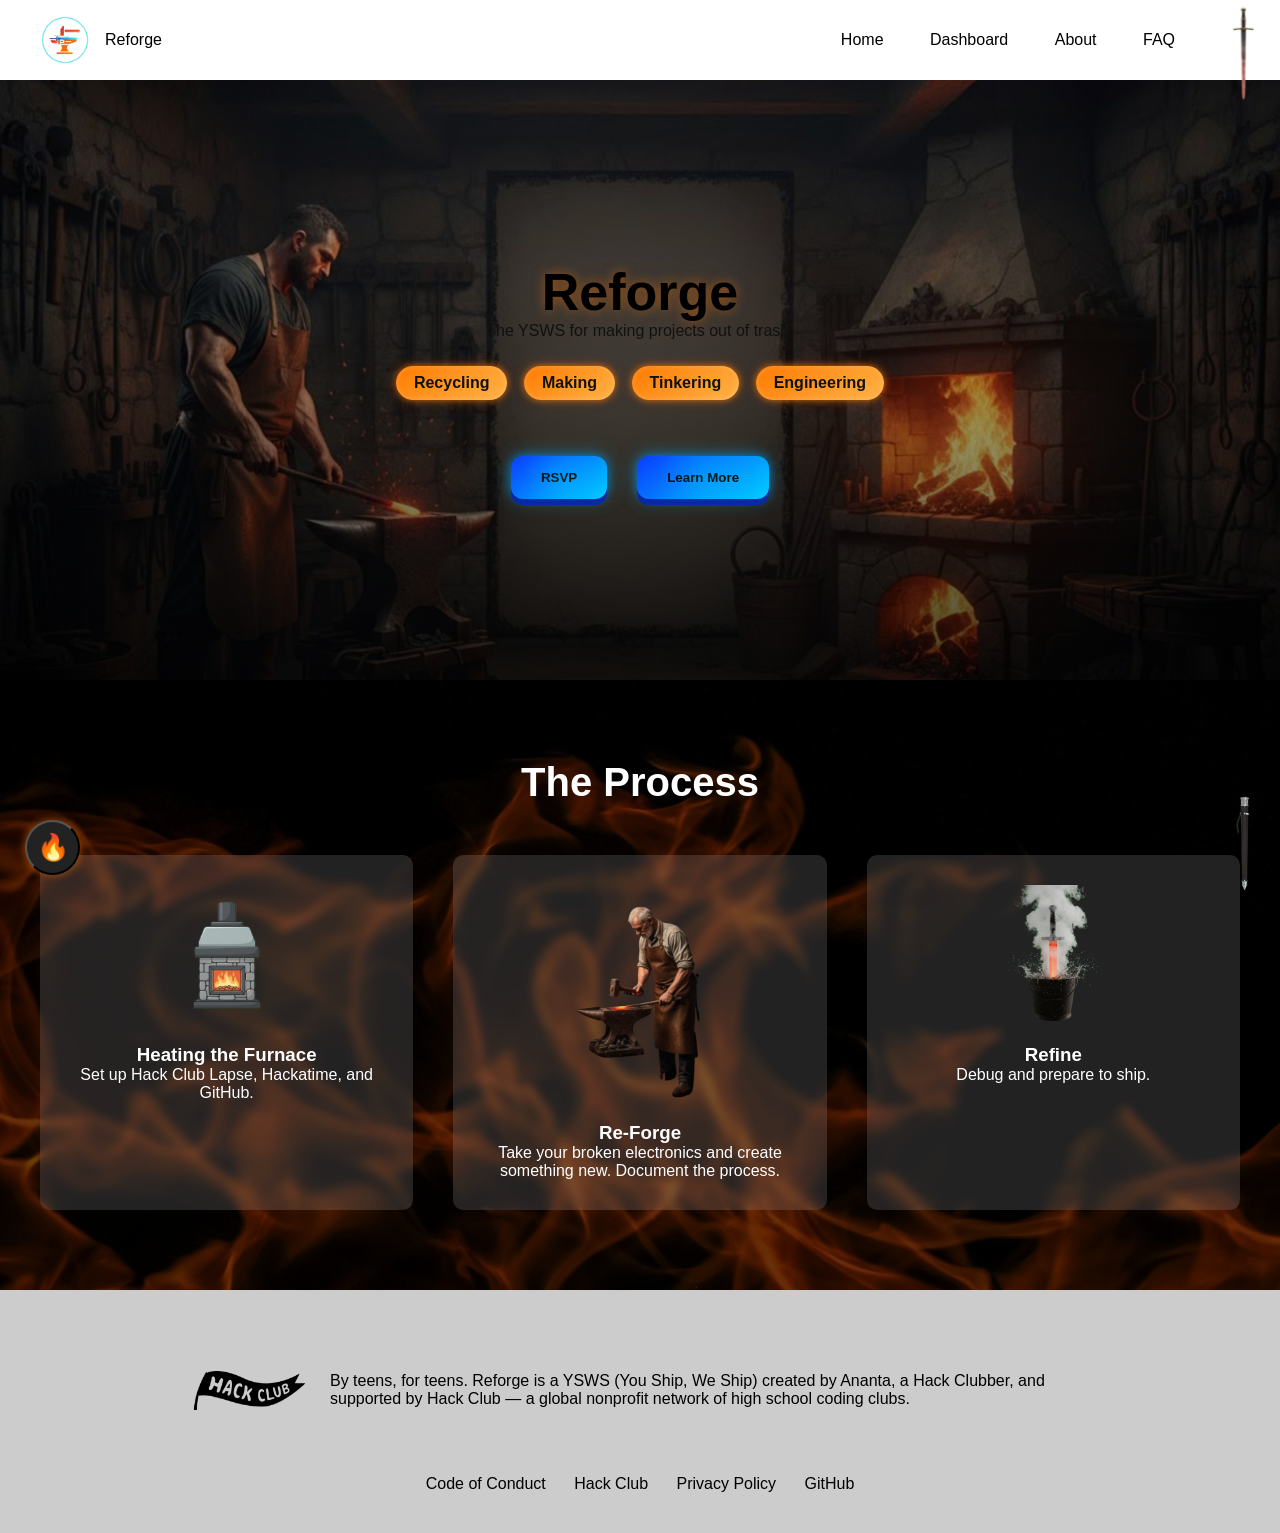
==== commit 289e3e2c: "Fixed Issues" ====
--- a/index.html
+++ b/index.html
@@ -82,7 +82,7 @@
                 <div class="process-card">
                     <img src="images/elder.png" alt="Elder Blacksmith">
                     <h3>Re-Forge</h3>
-                    <p>Take your components and create something new. Document the process.</p>
+                    <p>Take your broken electronics and create something new. Document the process.</p>
                 </div>
 
                 <div class="process-card">
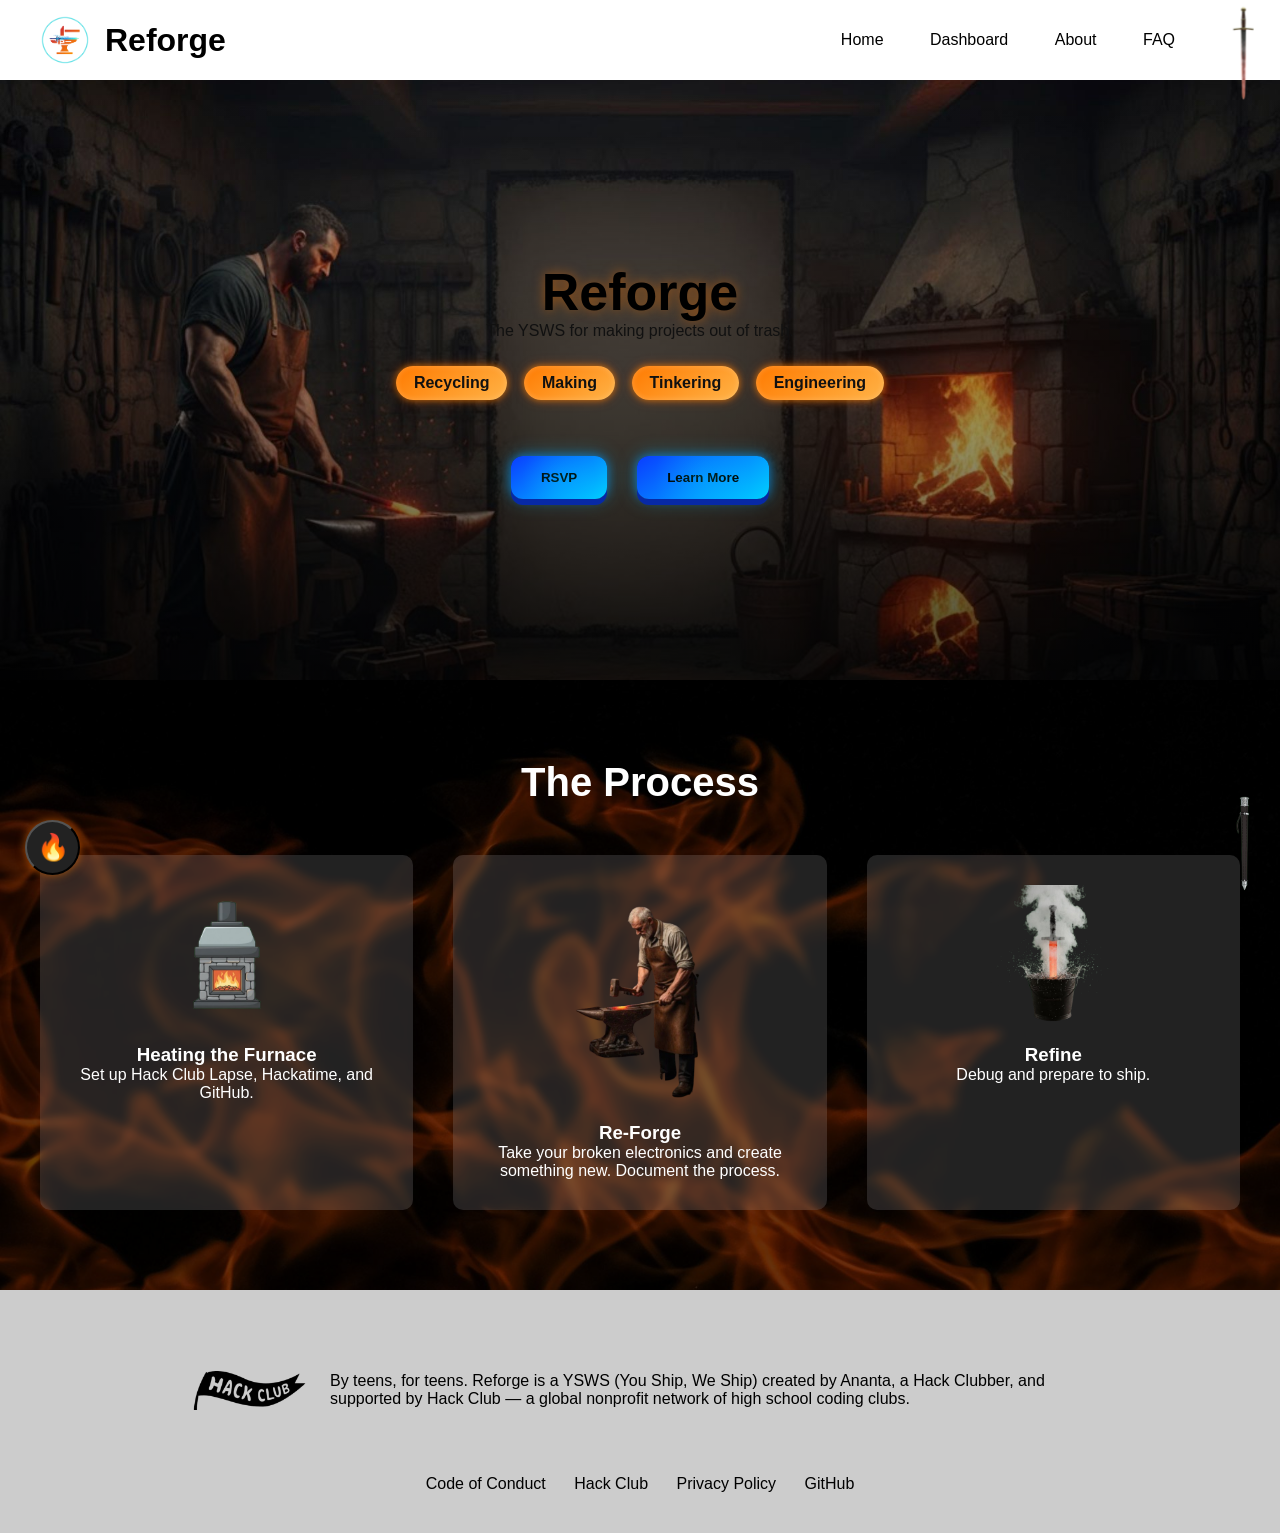
==== commit e6814a45: "Fixing NavBar Mobile Functionality" ====
--- a/index.html
+++ b/index.html
@@ -25,7 +25,7 @@
         <header class="navbar">
             <div class="nav-left">
                 <img src="images/logo.png" class="logo" alt="Reforge logo">
-                <p class="site-name">Reforge</p>
+                <h1 class="site-name">Reforge</h1>
             </div>
 
             <!-- BURGER MENU FOR MOBILE -->
--- a/styles.css
+++ b/styles.css
@@ -84,11 +84,38 @@
 }
 /* [About - Dark Mode] */
 .dark-mode .forge-step{background:#151515;color:white;}
-.dark-mode .count-card{background:#0f0f0f;}
 .dark-mode .review-stage{background:#111;}
 .dark-mode .count-card{
-    background:linear-gradient(145deg,#111,#1c1c1c);
+    background:linear-gradient(145deg,#111,#0f0f0f);
     color:white;
+}
+/* Keep about page h1 headings white in both light and dark mode */
+.how_it_works-section h1,
+.counts-section h1,
+.review-section h1 {
+    color: #fff;
+}
+.dark-mode .how_it_works-section h1,
+.dark-mode .counts-section h1,
+.dark-mode .review-section h1 {
+    color: #fff;
+}
+/* Keep about page h2 and p black in light mode, white in dark mode */
+.how_it_works-section h2,
+.counts-section h2,
+.review-section h2,
+.how_it_works-section p,
+.counts-section p,
+.review-section p {
+    color: #111;
+}
+.dark-mode .how_it_works-section h2,
+.dark-mode .counts-section h2,
+.dark-mode .review-section h2,
+.dark-mode .how_it_works-section p,
+.dark-mode .counts-section p,
+.dark-mode .review-section p {
+    color: #eee;
 }
 /* (Image Handling) */
 img { /* remove if buttons nested */
@@ -105,6 +132,7 @@
     background:white;
     color:black;
     box-shadow:0 4px 10px rgba(0,0,0,.6);
+    flex-wrap:wrap;
 }
 .nav-left{
     display:flex;
@@ -133,26 +161,63 @@
     flex-direction:column;
     gap:5px;
     cursor:pointer;
+    z-index:40;
+    margin-left:auto;
 }
 .burger span{
     width:25px;
     height:3px;
+    background:#111;
+    transition: all 0.3s ease;
+    transform-origin: center;
+}
+.dark-mode .burger span{
     background:white;
 }
+.burger.active span:nth-child(1){
+    transform: translateY(8px) rotate(45deg);
+}
+.burger.active span:nth-child(2){
+    opacity: 0;
+}
+.burger.active span:nth-child(3){
+    transform: translateY(-8px) rotate(-45deg);
+}
 @media (max-width:768px){
+    .navbar{
+        padding:15px 20px;
+    }
     .nav-buttons{
-        position:absolute;
-        top:70px;
-        right:0;
+        position:relative;
+        order:3;
+        flex-basis:100%;
+        max-height:0;
+        overflow:hidden;
+        background:#FFF;
+        width:100%;
+        flex-direction:column;
+        padding:0;
+        transition:max-height 0.3s ease;
+    }
+
+    .dark-mode .nav-buttons{
         background:black;
-        width:200px;
-        flex-direction:column;
+    }
+
+    .nav-buttons.active{
+        max-height:500px;
         padding:20px;
-        transform:translateX(100%);
-        transition:.3s;
-    }
-
-    .nav-buttons.active{transform:translateX(0);}
+    }
+    .nav-buttons a {
+        padding: 15px 20px;
+        margin: 10px 0;
+        display: block;
+        text-align: left;
+        color:black;
+    }
+    .dark-mode .nav-buttons a {
+        color:white;
+    }
     .burger{display:flex;}
 }
 /* (Footer) */
@@ -225,6 +290,13 @@
 #scrollScabbard img{
     height:140px;
 }
+/* Hide sword scrollbar on mobile */
+@media (max-width:768px){
+    #swordScroll,
+    #scrollScabbard {
+        display:none;
+    }
+}
 /* Index Page */
 /* (Landing) */
 .landing{
@@ -369,17 +441,6 @@
 }
 /* Dashboard Page - N/A (Currently Uses Landing & Buttons from Index Page)*/
 /* About Page */
-.about-section{
-    padding: 80px 10%;
-    max-width:1100px;
-    margin:auto;
-    text-align:center;
-}
-.about-section h1 {
-    font-size: 2.5rem;
-    margin-bottom: 50px;
-    text-align: center;
-}
 .forge-steps,
 .counts-grid,
 .review {
@@ -389,21 +450,62 @@
 .forge-step,
 .count-card,
 .review-stage {
+    background: rgba(20,20,20,0.85);
+    color: white;
+    backdrop-filter: blur(6px);
     padding: 25px;
-}
-.forge-step,
-.count-card,
-.review-stage {
-    border-radius: 16px;
-    background: rgba(255,255,255,0.05);
-    backdrop-filter: blur(10px);
-    transition: transform 0.2s ease;
+    border: 1px solid rgba(255,140,0,0.4);
+    box-shadow: 0 0 20px rgba(0,0,0,0.5);
 }
 .forge-step:hover,
 .count-card:hover {
     transform: translateY(-5px);
 }
+.section-bg {
+    position: relative;
+    overflow: hidden;
+}
+.section-bg::before {
+    content: "";
+    position: absolute;
+    inset: 0;
+    background: rgba(0,0,0,0.6); /* darkness overlay */
+    z-index: 0;
+}
+.section-bg > * {
+    position: relative;
+    z-index: 1;
+}
 /* (How It Works) */
+.how_it_works-section h1 {
+    font-size: 2.5rem;
+    margin-bottom: 30px;
+    text-align: center;
+}
+.how_it_works-section{
+    padding: 80px 10%;
+    margin: auto;
+    display:flex;
+    align-items:center;
+    text-align:center;
+    position:relative;
+    flex-direction:column;
+
+    background:#FFF;
+}
+.how_it_works-section::before{
+    content:"";
+    position:absolute;
+    inset:0;
+    display:none;
+}
+.dark-mode .how_it_works-section {
+    background: #111;
+}
+.how_it_works-section > *{
+    position:relative;
+    z-index:1;
+}
 .forge-steps{
     display:flex;
     flex-direction:column;
@@ -430,7 +532,7 @@
     justify-self: start;
 }
 .forge-step{
-    background:#f5f5f5;
+    background:#FFF;
     border: 2px dotted rgba(255, 140, 0, 0.6);
     border-radius: 14px;
     padding:25px;
@@ -438,6 +540,10 @@
     box-shadow:0 10px 25px rgba(0,0,0,0.4);
     transition:.3s;
     position:relative;
+}
+.dark-mode .forge-step {
+    background: #1a1a1a;
+    color: white;
 }
 .forge-step:hover{
     transform:scale(1.05);
@@ -455,13 +561,42 @@
     border-radius:50%;
 }
 /* (What Counts) */
+.counts-section h1 {
+    font-size: 2.5rem;
+    margin-bottom: 30px;
+    text-align: center;
+}
+.counts-section{
+    padding: 80px 10%;
+    margin: auto;
+    display:flex;
+    align-items:center;
+    text-align:center;
+    position:relative;
+    flex-direction:column;
+
+    background:#FFF;
+}
+.counts-section::before{
+    content:"";
+    position:absolute;
+    inset:0;
+    display:none;
+}
+.dark-mode .counts-section {
+    background: #111;
+}
+.counts-section > *{
+    position:relative;
+    z-index:1;
+}
 .counts-grid{
     display:grid;
     grid-template-columns:repeat(2,1fr);
     gap:30px;
 }
 .count-card{
-    background:linear-gradient(145deg,#CCC,#c1c1c1);
+    background: #FFF;
     border: 2px dotted rgba(255, 140, 0, 0.6);
     border-radius: 14px;
     padding:30px;
@@ -469,11 +604,44 @@
     color:black;
     transition:.3s;
 }
+.dark-mode .count-card {
+    background: #1a1a1a;
+    color: white;
+}
 .count-card:hover{
     transform:translateY(-8px);
     box-shadow:0 0 20px rgba(255,120,0,0.3);
 }
 /* (Review Process) */
+.review-section h1 {
+    font-size: 2.5rem;
+    margin-bottom: 30px;
+    text-align: center;
+}
+.review-section{
+    padding: 80px 10%;
+    margin: auto;
+    display:flex;
+    align-items:center;
+    text-align:center;
+    position:relative;
+    flex-direction:column;
+
+    background:#FFF;
+}
+.review-section::before{
+    content:"";
+    position:absolute;
+    inset:0;
+    display:none;
+}
+.dark-mode .review-section {
+    background: #111;
+}
+.review-section > *{
+    position:relative;
+    z-index:1;
+}
 .review {
     display: flex;
     flex-direction: column;
@@ -482,12 +650,18 @@
 }
 .review-stage {
     border: 2px dotted rgba(255, 140, 0, 0.6);
+    background: #FFF;
     border-radius: 14px;
     padding: 25px;
     width: 100%;
     max-width: 600px;
     text-align: center;
     position: relative;
+    color: black;
+}
+.dark-mode .review-stage {
+    background: #1a1a1a;
+    color: white;
 }
 .review-stage::before {
     content: "";
